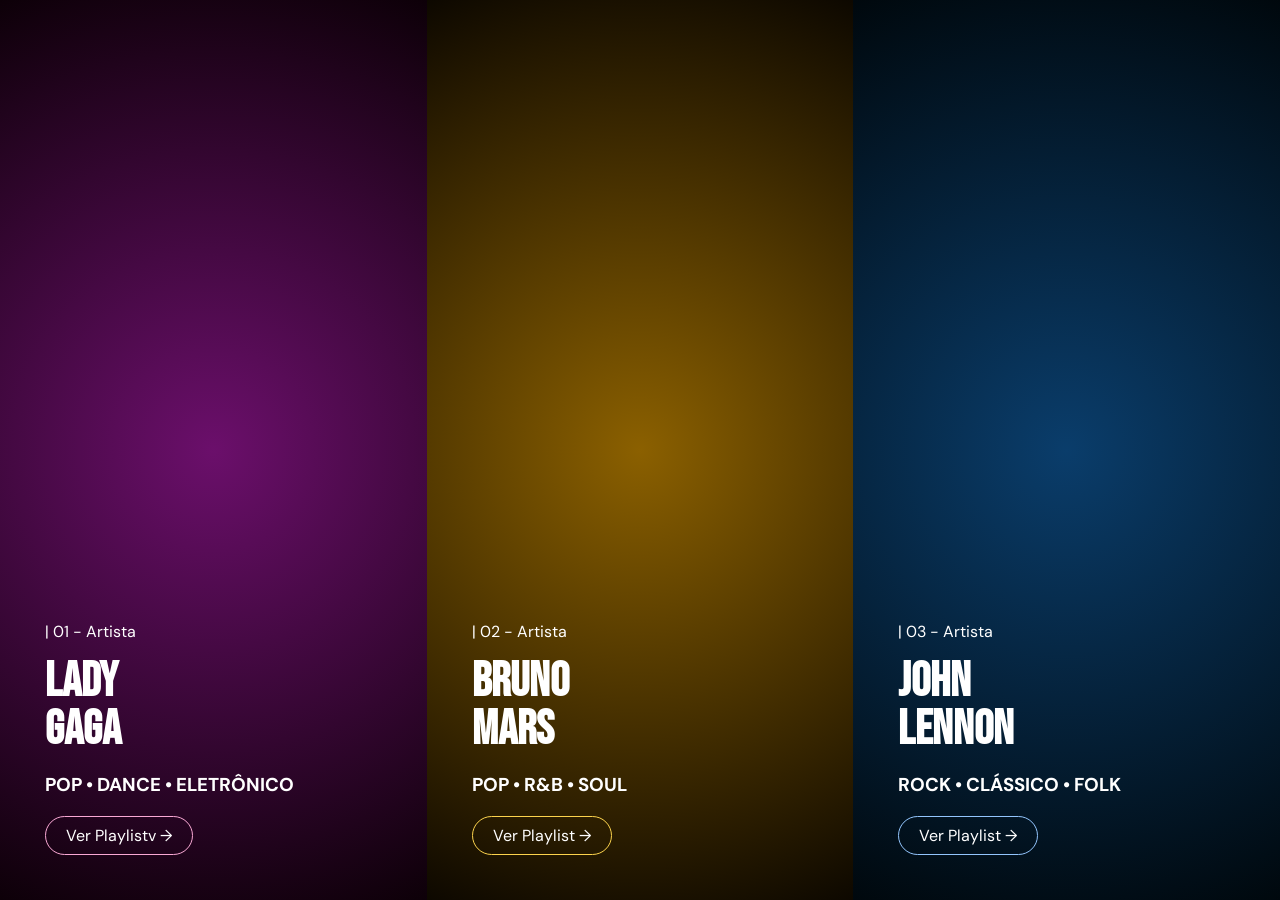
==== index.html @ ac3ff74f "Adicionei o CSS do index" ====
<!DOCTYPE html>
<html lang="pt-br">
<head>
    <meta charset="UTF-8">
    <meta name="viewport" content="width=device-width, initial-scale=1.0">
    <title>Document</title>
    <link rel="stylesheet" href="./CSS/style.css">
    <link rel="preconnect" href="https://fonts.googleapis.com">
    <link rel="preconnect" href="https://fonts.gstatic.com" crossorigin>
    <link href="https://fonts.googleapis.com/css2?family=Bebas+Neue&family=DM+Sans:ital,opsz,wght@0,9..40,100..1000;1,9..40,100..1000&display=swap" rel="stylesheet">
</head>
<body>
    <div class="container">

        <div class="card gaga">
            <p>| 01 - Artista</p>
            <h2>LADY<br>GAGA</h2>
            <h3>POP &bull; DANCE &bull; ELETRÔNICO</h3>
            <a href="./gaga.html">Ver Playlistv &rarr;</a>
        </div>
        <div class="card bruno">
            <p>| 02 - Artista</p>
            <h2>BRUNO<br>MARS</h2>
            <h3>POP &bull; R&B &bull; SOUL</h3>
            <a href="./bruno.html">Ver Playlist &rarr;</a>
        </div>
        <div class="card lennon">
            <p>| 03 - Artista</p>
            <h2>JOHN<br>LENNON</h2>
            <h3>ROCK &bull; CLÁSSICO &bull; FOLK</h3>
            <a href="./lennon.html">Ver Playlist &rarr;</a>
        </div>

    </div>
    
</body>
</html>
---- CSS/style.css ----
body{
    margin: 0;
    height: 100vh;
    color: white;
    font-family: 'DM Sans';
}

h2{
    font-family: 'Bebas Neue';
    font-size: 48px;
    line-height: 1;
    margin: 0;
}

.container{
    display: flex;
    height: 100vh;
    width: 100vw;
    overflow: hidden;
}

.card{
    flex: 1;
    display: flex;
    flex-direction: column;
    justify-content: flex-end;
    padding: 45px;
    transition: flex 0.6s;
}

.card.gaga{
    background: radial-gradient(circle, #6b0f6b, #0d0008 )
}

.card.bruno{
    background: radial-gradient(circle, #8b6000, #0d0800)
}

.card.lennon{
    background: radial-gradient(circle, #0a3d6b, #00080d)
}

.card:hover {
    flex: 3;
}

.card a{
    text-decoration: none;
    border-radius: 20px;
    padding: 8px 20px;
    width: fit-content;
    color: white;
}

.card.gaga a{
    border: 1px solid #f9a8d4;
}

.card.bruno a{
    border: 1px solid #fcd34d;
}

.card.lennon a{
    border: 1px solid #93c5fd;
}
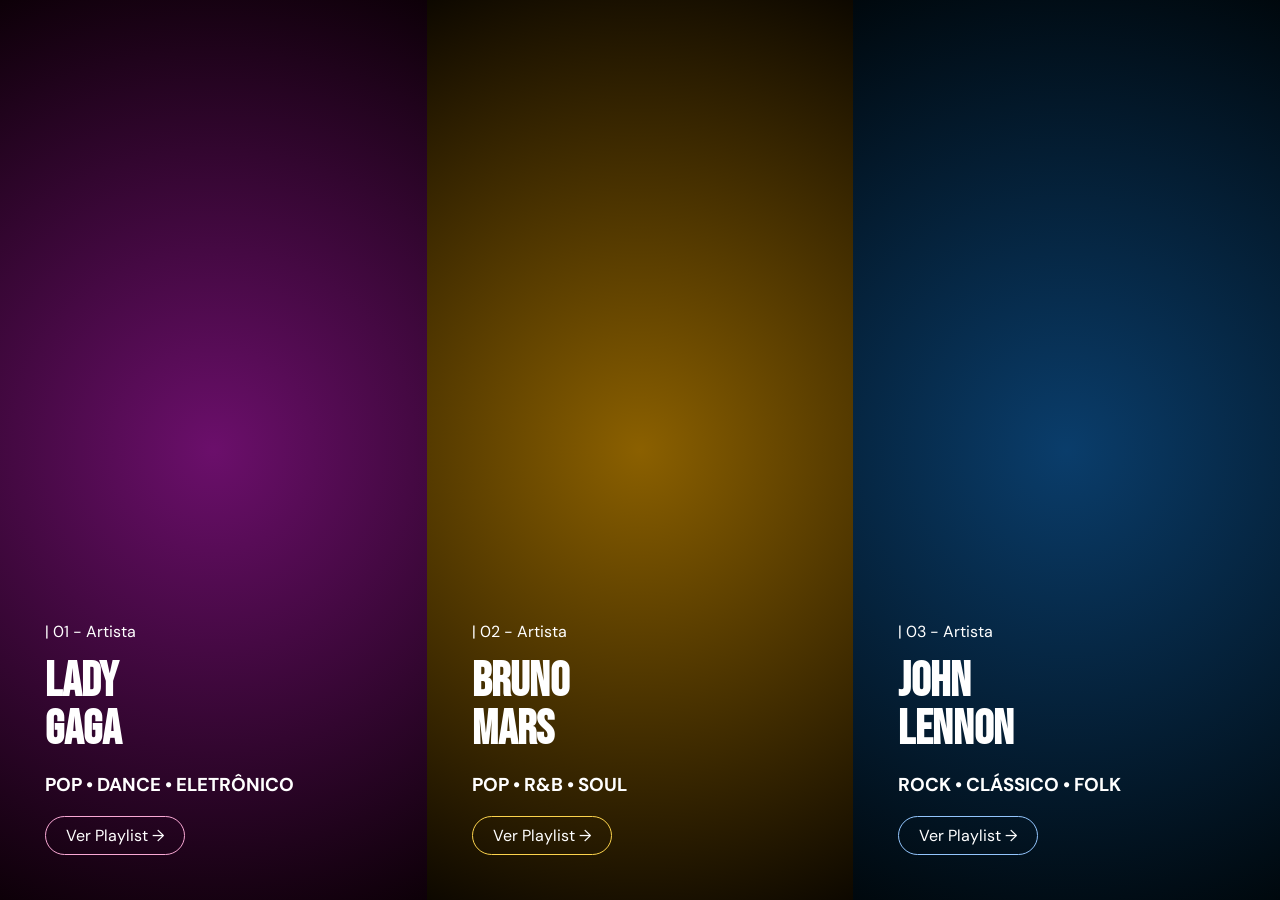
==== commit 5598cfea: "HTML da página da Lady Gaga" ====
--- a/index.html
+++ b/index.html
@@ -16,7 +16,7 @@
             <p>| 01 - Artista</p>
             <h2>LADY<br>GAGA</h2>
             <h3>POP &bull; DANCE &bull; ELETRÔNICO</h3>
-            <a href="./gaga.html">Ver Playlistv &rarr;</a>
+            <a href="./gaga.html">Ver Playlist &rarr;</a>
         </div>
         <div class="card bruno">
             <p>| 02 - Artista</p>
--- a/CSS/style.css
+++ b/CSS/style.css
@@ -1,25 +1,24 @@
-body{
+body {
     margin: 0;
     height: 100vh;
     color: white;
     font-family: 'DM Sans';
 }
 
-h2{
+h2 {
     font-family: 'Bebas Neue';
     font-size: 48px;
     line-height: 1;
     margin: 0;
 }
 
-.container{
+.container {
     display: flex;
     height: 100vh;
-    width: 100vw;
-    overflow: hidden;
+    width: 100vw; 
 }
 
-.card{
+.card {
     flex: 1;
     display: flex;
     flex-direction: column;
@@ -28,15 +27,15 @@
     transition: flex 0.6s;
 }
 
-.card.gaga{
+.card.gaga {
     background: radial-gradient(circle, #6b0f6b, #0d0008 )
 }
 
-.card.bruno{
+.card.bruno {
     background: radial-gradient(circle, #8b6000, #0d0800)
 }
 
-.card.lennon{
+.card.lennon {
     background: radial-gradient(circle, #0a3d6b, #00080d)
 }
 
@@ -44,7 +43,7 @@
     flex: 3;
 }
 
-.card a{
+.card a {
     text-decoration: none;
     border-radius: 20px;
     padding: 8px 20px;
@@ -52,14 +51,14 @@
     color: white;
 }
 
-.card.gaga a{
+.card.gaga a {
     border: 1px solid #f9a8d4;
 }
 
-.card.bruno a{
+.card.bruno a {
     border: 1px solid #fcd34d;
 }
 
-.card.lennon a{
+.card.lennon a {
     border: 1px solid #93c5fd;
 }
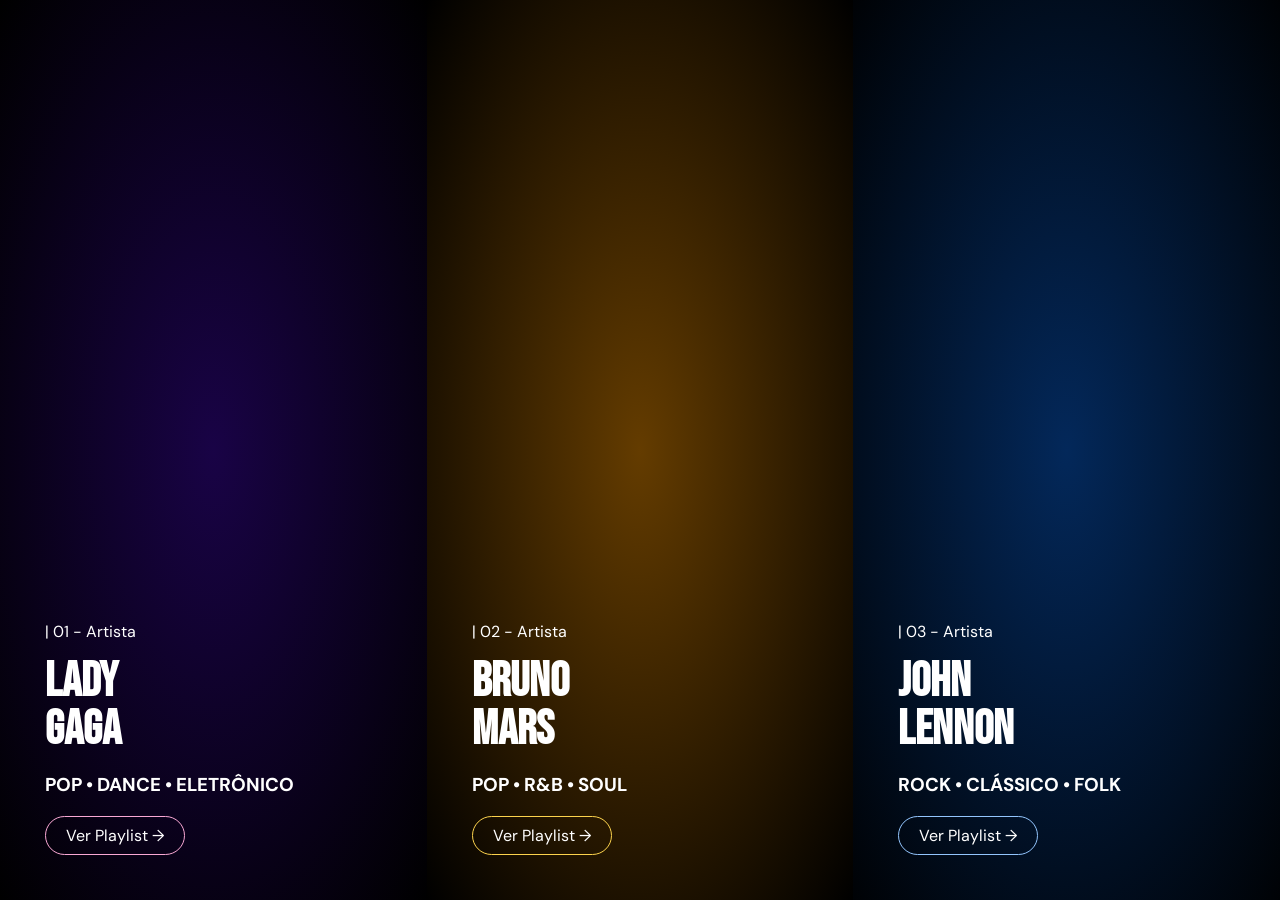
==== commit 260f9ecd: "Adicionei CSS na página da Gaga" ====
--- a/index.html
+++ b/index.html
@@ -1,5 +1,6 @@
 <!DOCTYPE html>
 <html lang="pt-br">
+
 <head>
     <meta charset="UTF-8">
     <meta name="viewport" content="width=device-width, initial-scale=1.0">
@@ -7,8 +8,11 @@
     <link rel="stylesheet" href="./CSS/style.css">
     <link rel="preconnect" href="https://fonts.googleapis.com">
     <link rel="preconnect" href="https://fonts.gstatic.com" crossorigin>
-    <link href="https://fonts.googleapis.com/css2?family=Bebas+Neue&family=DM+Sans:ital,opsz,wght@0,9..40,100..1000;1,9..40,100..1000&display=swap" rel="stylesheet">
+    <link
+        href="https://fonts.googleapis.com/css2?family=Bebas+Neue&family=DM+Sans:ital,opsz,wght@0,9..40,100..1000;1,9..40,100..1000&display=swap"
+        rel="stylesheet">
 </head>
+
 <body>
     <div class="container">
 
@@ -32,6 +36,7 @@
         </div>
 
     </div>
-    
+
 </body>
+
 </html>
--- a/CSS/style.css
+++ b/CSS/style.css
@@ -28,15 +28,15 @@
 }
 
 .card.gaga {
-    background: radial-gradient(circle, #6b0f6b, #0d0008 )
+    background: radial-gradient(ellipse, rgb(25, 3, 70), rgb(0, 0, 0))
 }
 
 .card.bruno {
-    background: radial-gradient(circle, #8b6000, #0d0800)
+    background: radial-gradient(ellipse, rgb(100, 60, 0), rgb(0, 0, 0))
 }
 
 .card.lennon {
-    background: radial-gradient(circle, #0a3d6b, #00080d)
+    background: radial-gradient(ellipse, rgb(3, 40, 90), rgb(0, 2, 5))
 }
 
 .card:hover {
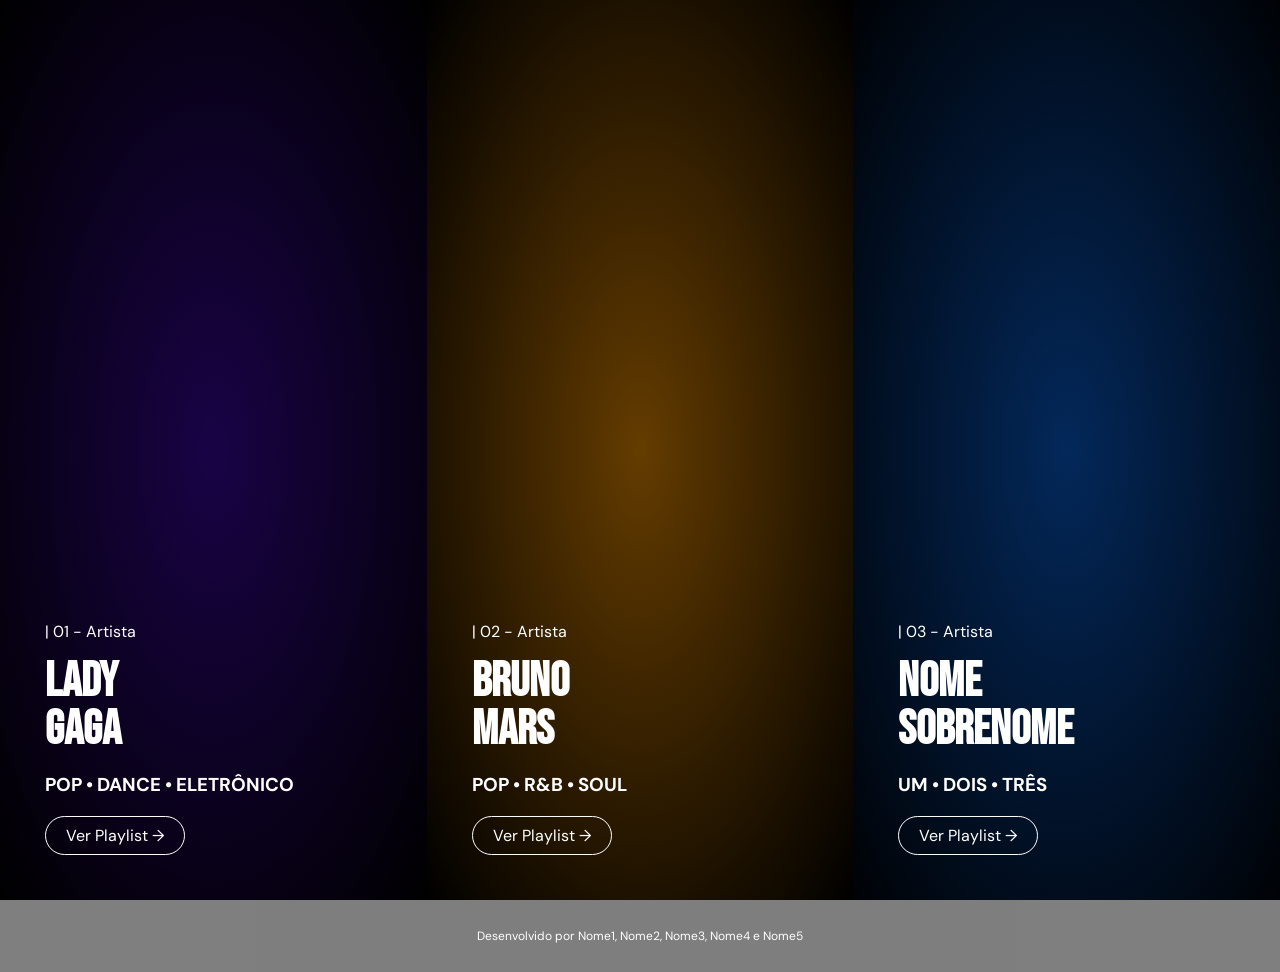
==== commit c9344c42: "Adicionei o CSS e HTML da página Bruno" ====
--- a/index.html
+++ b/index.html
@@ -20,23 +20,27 @@
             <p>| 01 - Artista</p>
             <h2>LADY<br>GAGA</h2>
             <h3>POP &bull; DANCE &bull; ELETRÔNICO</h3>
-            <a href="./gaga.html">Ver Playlist &rarr;</a>
+            <a class="btn-playlist" href="./gaga.html">Ver Playlist &rarr;</a>
         </div>
         <div class="card bruno">
             <p>| 02 - Artista</p>
             <h2>BRUNO<br>MARS</h2>
             <h3>POP &bull; R&B &bull; SOUL</h3>
-            <a href="./bruno.html">Ver Playlist &rarr;</a>
+            <a class="btn-playlist" href="./bruno.html">Ver Playlist &rarr;</a>
         </div>
-        <div class="card lennon">
+        <div class="card nome">
             <p>| 03 - Artista</p>
-            <h2>JOHN<br>LENNON</h2>
-            <h3>ROCK &bull; CLÁSSICO &bull; FOLK</h3>
-            <a href="./lennon.html">Ver Playlist &rarr;</a>
+            <h2>nome<br>sobrenome</h2>
+            <h3>UM &bull; DOIS &bull; TRÊS</h3>
+            <a class="btn-playlist" href="./nome.html">Ver Playlist &rarr;</a>
         </div>
 
     </div>
 
+    <footer>
+        <p>Desenvolvido por Nome1, Nome2, Nome3, Nome4 e Nome5</p>
+    </footer>
+
 </body>
 
 </html>
--- a/CSS/style.css
+++ b/CSS/style.css
@@ -15,7 +15,7 @@
 .container {
     display: flex;
     height: 100vh;
-    width: 100vw; 
+    width: 100vw;
 }
 
 .card {
@@ -35,7 +35,7 @@
     background: radial-gradient(ellipse, rgb(100, 60, 0), rgb(0, 0, 0))
 }
 
-.card.lennon {
+.card.nome {
     background: radial-gradient(ellipse, rgb(3, 40, 90), rgb(0, 2, 5))
 }
 
@@ -43,22 +43,26 @@
     flex: 3;
 }
 
-.card a {
+.btn-playlist {
     text-decoration: none;
     border-radius: 20px;
+    border: 1px solid;
+    background-color: rgba(0, 0, 0, 0);
     padding: 8px 20px;
     width: fit-content;
     color: white;
 }
 
-.card.gaga a {
-    border: 1px solid #f9a8d4;
+.btn-playlist:hover {
+    background-color: rgb(0, 0, 0);
 }
+    
 
-.card.bruno a {
-    border: 1px solid #fcd34d;
-}
-
-.card.lennon a {
-    border: 1px solid #93c5fd;
-}
+footer {
+    text-align: center;
+    padding: 16px;
+    font-size: 12px;
+    opacity: 0.5;
+    color: rgb(255, 255, 255);
+    background-color: rgb(0, 0, 0);
+}
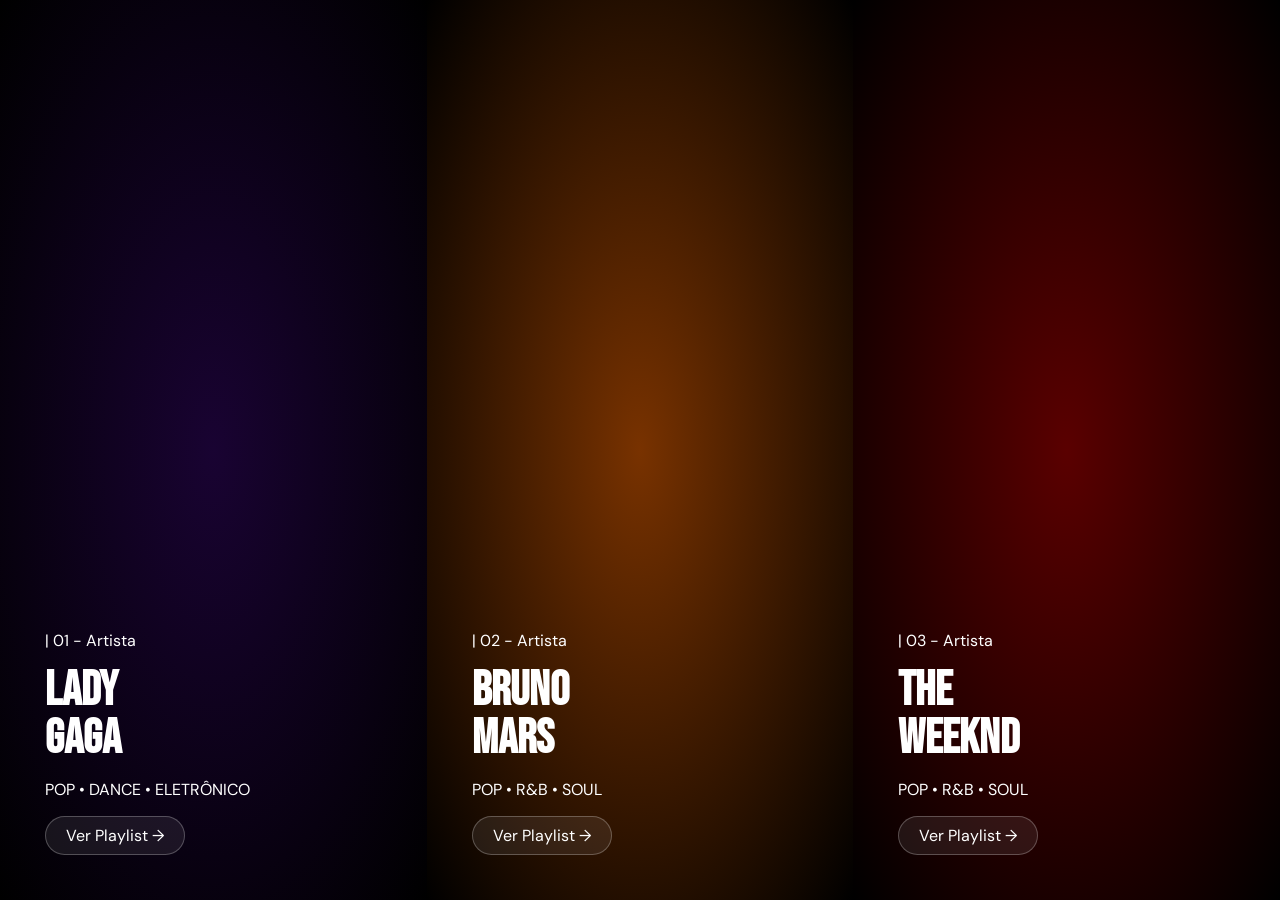
==== commit f609b499: "Adicionei o CSS e HTML da página Weeknd" ====
--- a/index.html
+++ b/index.html
@@ -1,6 +1,5 @@
 <!DOCTYPE html>
 <html lang="pt-br">
-
 <head>
     <meta charset="UTF-8">
     <meta name="viewport" content="width=device-width, initial-scale=1.0">
@@ -15,32 +14,26 @@
 
 <body>
     <div class="container">
-
         <div class="card gaga">
             <p>| 01 - Artista</p>
             <h2>LADY<br>GAGA</h2>
-            <h3>POP &bull; DANCE &bull; ELETRÔNICO</h3>
+            <p>POP &bull; DANCE &bull; ELETRÔNICO</p>
             <a class="btn-playlist" href="./gaga.html">Ver Playlist &rarr;</a>
         </div>
+
         <div class="card bruno">
             <p>| 02 - Artista</p>
             <h2>BRUNO<br>MARS</h2>
-            <h3>POP &bull; R&B &bull; SOUL</h3>
+            <p>POP &bull; R&B &bull; SOUL</p>
             <a class="btn-playlist" href="./bruno.html">Ver Playlist &rarr;</a>
         </div>
-        <div class="card nome">
+
+        <div class="card weeknd">
             <p>| 03 - Artista</p>
-            <h2>nome<br>sobrenome</h2>
-            <h3>UM &bull; DOIS &bull; TRÊS</h3>
-            <a class="btn-playlist" href="./nome.html">Ver Playlist &rarr;</a>
+            <h2>THE<br>WEEKND</h2>
+            <p>POP &bull; R&B &bull; SOUL</p>
+            <a class="btn-playlist" href="./weeknd.html">Ver Playlist &rarr;</a>
         </div>
-
     </div>
-
-    <footer>
-        <p>Desenvolvido por Nome1, Nome2, Nome3, Nome4 e Nome5</p>
-    </footer>
-
 </body>
-
 </html>
--- a/CSS/style.css
+++ b/CSS/style.css
@@ -1,10 +1,11 @@
+/* GERAL */
 body {
     margin: 0;
-    height: 100vh;
     color: white;
     font-family: 'DM Sans';
 }
 
+/* TÍTULO */
 h2 {
     font-family: 'Bebas Neue';
     font-size: 48px;
@@ -12,12 +13,14 @@
     margin: 0;
 }
 
+/* LAYOUT */
 .container {
     display: flex;
     height: 100vh;
     width: 100vw;
 }
 
+/* CARDS */
 .card {
     flex: 1;
     display: flex;
@@ -28,41 +31,33 @@
 }
 
 .card.gaga {
-    background: radial-gradient(ellipse, rgb(25, 3, 70), rgb(0, 0, 0))
+    background: radial-gradient(ellipse, rgb(25, 3, 50), rgb(0, 0, 0))
 }
 
 .card.bruno {
-    background: radial-gradient(ellipse, rgb(100, 60, 0), rgb(0, 0, 0))
+    background: radial-gradient(ellipse, rgb(120, 50, 0), rgb(0, 0, 0))
 }
 
-.card.nome {
-    background: radial-gradient(ellipse, rgb(3, 40, 90), rgb(0, 2, 5))
+.card.weeknd {
+    background: radial-gradient(ellipse, rgb(90, 0, 0), rgb(0, 0, 0))
 }
 
 .card:hover {
     flex: 3;
 }
 
+/* BOTÃO */
 .btn-playlist {
     text-decoration: none;
     border-radius: 20px;
-    border: 1px solid;
-    background-color: rgba(0, 0, 0, 0);
+    background-color: rgba(255, 255, 255, 0.08);
+    border: 1px solid rgba(255, 255, 255, 0.25);
     padding: 8px 20px;
     width: fit-content;
     color: white;
 }
 
 .btn-playlist:hover {
-    background-color: rgb(0, 0, 0);
-}
-    
-
-footer {
-    text-align: center;
-    padding: 16px;
-    font-size: 12px;
-    opacity: 0.5;
-    color: rgb(255, 255, 255);
-    background-color: rgb(0, 0, 0);
+    background-color: rgba(255, 255, 255, 0.18);
+    border-color: rgba(255, 255, 255, 0.5);
 }
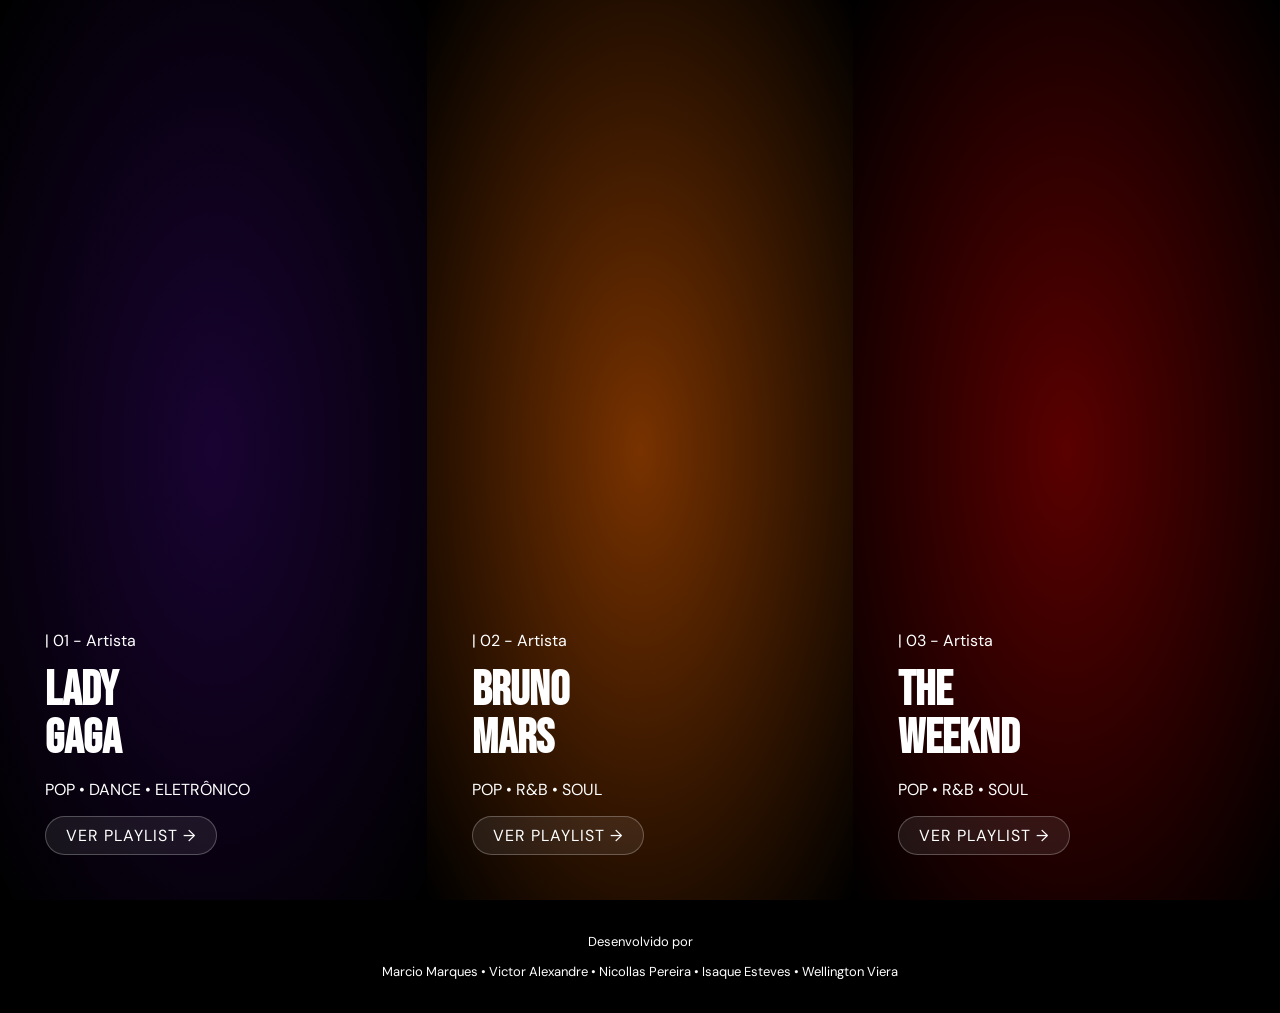
==== commit 0a458b46: "Adicionei o footer e o gif de disco" ====
--- a/index.html
+++ b/index.html
@@ -35,5 +35,10 @@
             <a class="btn-playlist" href="./weeknd.html">Ver Playlist &rarr;</a>
         </div>
     </div>
+
+    <footer>
+        <p>Desenvolvido por</p>
+        <p>Marcio Marques &bull; Victor Alexandre &bull; Nicollas Pereira &bull; Isaque Esteves &bull; Wellington Viera</p>
+    </footer>
 </body>
 </html>
--- a/CSS/style.css
+++ b/CSS/style.css
@@ -55,9 +55,22 @@
     padding: 8px 20px;
     width: fit-content;
     color: white;
+    letter-spacing: 1px;
+    text-transform: uppercase;
+    transition: all 0.3s;
 }
 
 .btn-playlist:hover {
     background-color: rgba(255, 255, 255, 0.18);
     border-color: rgba(255, 255, 255, 0.5);
+}
+
+/* FOOTER */
+footer{
+    text-align: center;
+    padding: 20px;
+    background-color: rgb(0, 0, 0);
+    color: white;
+    font-size: 13px;
+   
 }
